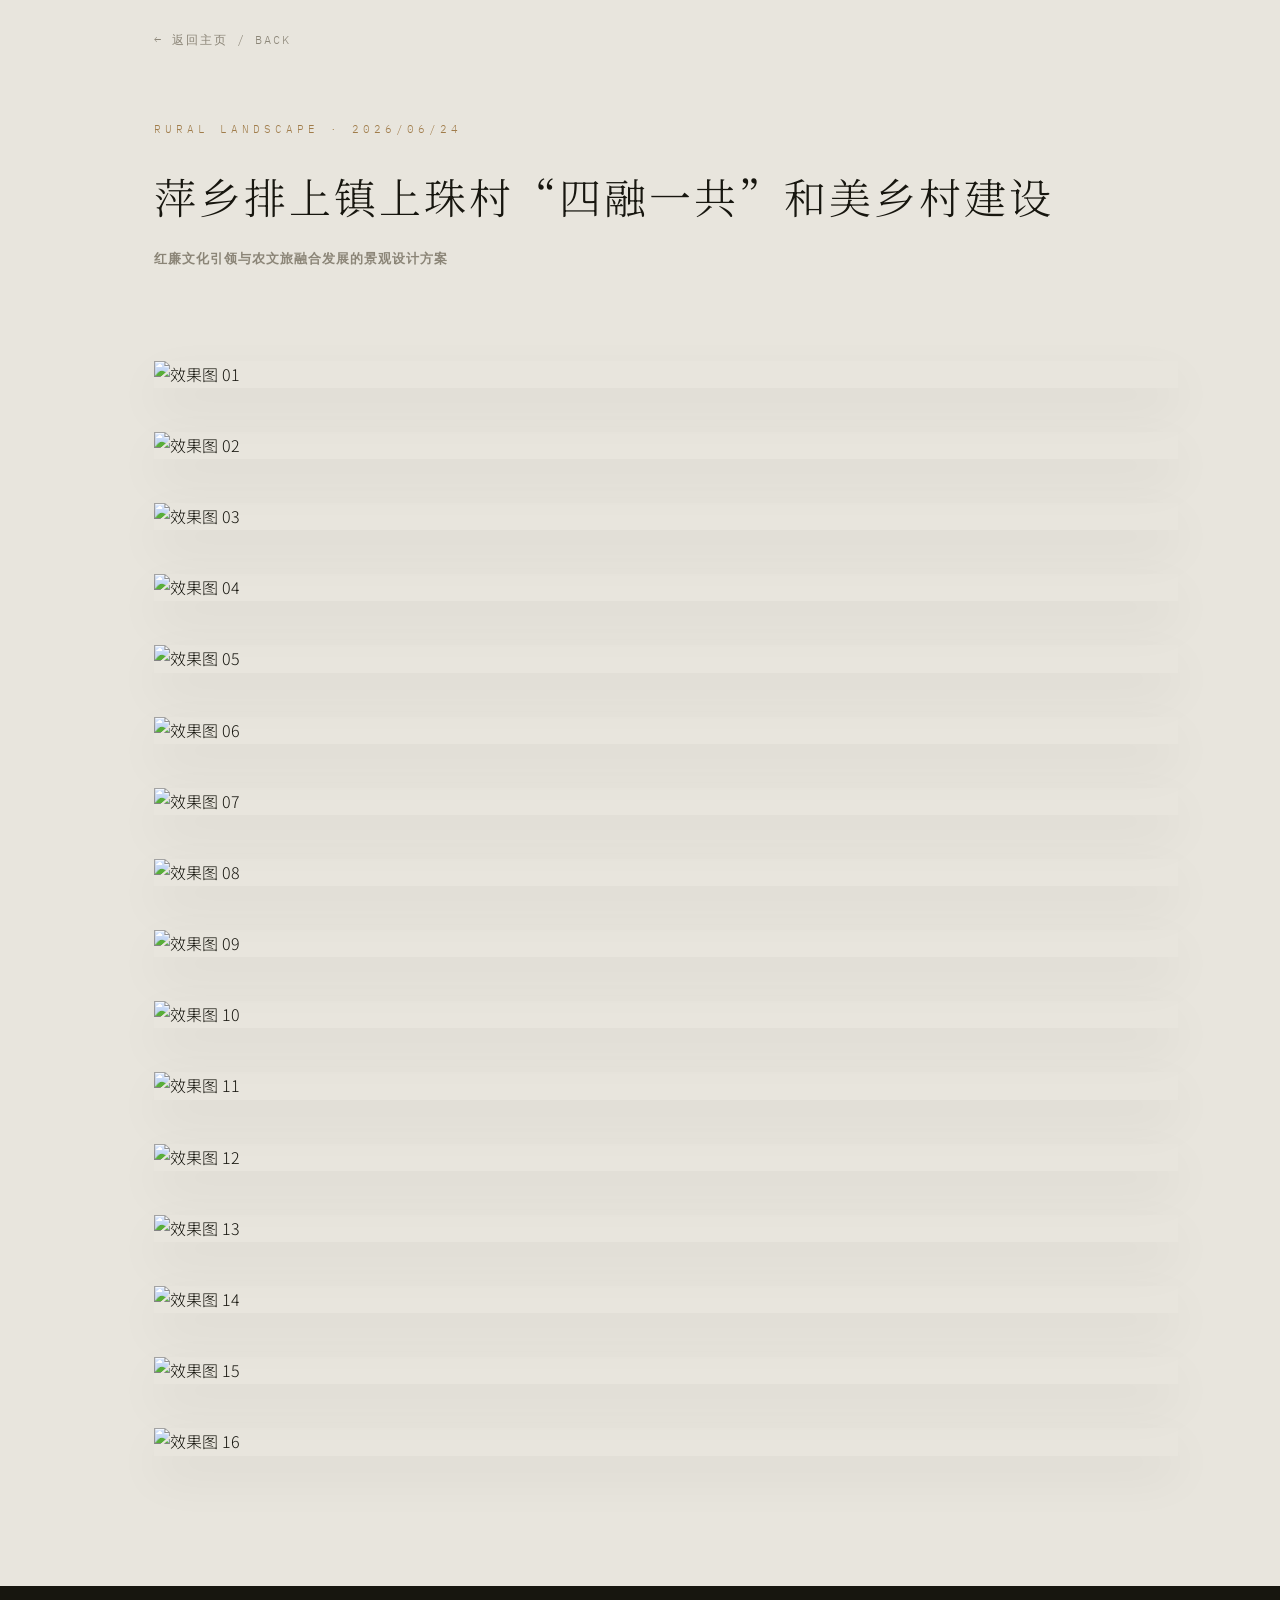
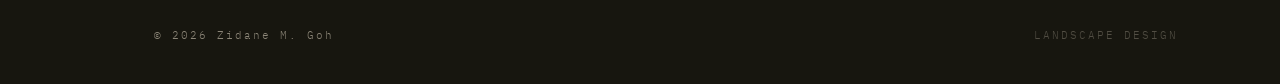
==== project01.html @ c319e8c6 "Add files via upload" ====
<!DOCTYPE html>
<html lang="zh-CN">
<head>
    <meta charset="UTF-8">
    <meta name="viewport" content="width=device-width, initial-scale=1.0">
    <title>萍乡排上镇上珠村“四融一共”和美乡村建设 | 古道景观</title>
    <link rel="stylesheet" href="style.css">
    <link rel="preconnect" href="https://fonts.googleapis.com">
    <link rel="preconnect" href="https://fonts.gstatic.com" crossorigin>
    <link href="https://fonts.googleapis.com/css2?family=IBM+Plex+Mono:wght@400;500&family=Noto+Sans+SC:wght@300;400;500&family=Noto+Serif+SC:wght@200;300;400&display=swap" rel="stylesheet">
</head>
<body class="sub-page-body">

    <nav class="sub-nav">
        <a href="index.html" class="back-btn">← 返回主页 / BACK</a>
    </nav>

    <header class="project-header">
        <p class="project-meta-tag">RURAL LANDSCAPE · 2026/06/24</p>
        <h1 class="project-title">萍乡排上镇上珠村“四融一共”和美乡村建设</h1>
        <h2 class="project-subtitle">红廉文化引领与农文旅融合发展的景观设计方案</h2>
    </header>

    <section class="project-gallery">
        <img src="assets/px-01.jpg" loading="lazy" alt="效果图 01">
        <img src="assets/px-02.jpg" loading="lazy" alt="效果图 02">
        <img src="assets/px-03.jpg" loading="lazy" alt="效果图 03">
        <img src="assets/px-04.jpg" loading="lazy" alt="效果图 04">
        <img src="assets/px-05.jpg" loading="lazy" alt="效果图 05">
        <img src="assets/px-06.jpg" loading="lazy" alt="效果图 06">
        <img src="assets/px-07.jpg" loading="lazy" alt="效果图 07">
        <img src="assets/px-08.jpg" loading="lazy" alt="效果图 08">
        <img src="assets/px-09.jpg" loading="lazy" alt="效果图 09">
        <img src="assets/px-10.jpg" loading="lazy" alt="效果图 10">
        <img src="assets/px-11.jpg" loading="lazy" alt="效果图 11">
        <img src="assets/px-12.jpg" loading="lazy" alt="效果图 12">
        <img src="assets/px-13.jpg" loading="lazy" alt="效果图 13">
        <img src="assets/px-14.jpg" loading="lazy" alt="效果图 14">
        <img src="assets/px-15.jpg" loading="lazy" alt="效果图 15">
        <img src="assets/px-16.jpg" loading="lazy" alt="效果图 16">
    </section>

    <footer>
        <span>© 2026 Zidane M. Goh</span>
        <span class="footer-en">LANDSCAPE DESIGN</span>
    </footer>

    <script src="script.js"></script>
</body>
</html>
---- style.css ----
/* =========================================================
   古道景观 — 设计令牌 Design tokens
   一个高级建筑学杂志式的极简空间感系统
   色彩取自纸张、水墨、苔石与黄铜 —— 呼应「古道」与场地测绘的语汇
========================================================= */

:root{
    --paper:      #E8E5DD;   /* 石灰纸底 */
    --paper-soft: #F2F0EA;   /* 卡片浅纸 */
    --ink:        #17160F;   /* 水墨黑 */
    --ink-soft:   #3A392F;
    --moss:       #48583F;   /* 苔绿 — 主强调色 */
    --moss-deep:  #303B29;
    --stone:      #8B8577;   /* 石灰灰 — 次要文字 */
    --brass:      #A07C4A;   /* 黄铜 — 极少量点缀 */
    --line:       rgba(23,22,15,0.14);
    --line-on-dark: rgba(242,240,234,0.16);

    --font-display: 'Noto Serif SC', 'Songti SC', serif;
    --font-body:    'Noto Sans SC', 'PingFang SC', sans-serif;
    --font-mono:    'IBM Plex Mono', 'Courier New', monospace;

    --rail-w: 52px;
    --edge: 8%;
}

*{
    margin:0;
    padding:0;
    box-sizing:border-box;
}

html{
    scroll-behavior: smooth;
}

body{
    font-family: var(--font-body);
    background: var(--paper);
    color: var(--ink);
    line-height: 1.7;
    font-weight: 300;
}

a{ color: inherit; }

img{ display:block; max-width:100%; }

@media (prefers-reduced-motion: reduce){
    *{ animation-duration: .001ms !important; animation-iteration-count: 1 !important; transition-duration: .001ms !important; scroll-behavior: auto !important; }
}

/* =========================================================
   测量标尺 — 全站签名元素
   以建筑图纸比例尺 / 场地测绘为灵感的固定滚动进度指示
========================================================= */

.rail{
    position: fixed;
    left: 0;
    top: 0;
    height: 100vh;
    width: var(--rail-w);
    z-index: 900;
    display: flex;
    align-items: center;
    pointer-events: none;
}

.rail__track{
    position: relative;
    height: 62vh;
    width: 1px;
    background: var(--ink);
    margin-left: 26px;
    mix-blend-mode: difference;
    opacity: .8;
}

.rail__tick{
    position: absolute;
    left: 10px;
    transform: translateY(-50%);
    font-family: var(--font-mono);
    font-size: 10px;
    letter-spacing: 1px;
    color: var(--paper);
    mix-blend-mode: difference;
}

.rail__tick::before{
    content: "";
    position: absolute;
    right: 100%;
    top: 50%;
    width: 6px;
    height: 1px;
    background: var(--ink);
    margin-right: 4px;
}

.rail__marker{
    position: absolute;
    left: -3px;
    top: 0%;
    width: 7px;
    height: 7px;
    border-radius: 50%;
    background: var(--brass);
    transform: translateY(-50%);
    transition: top .08s linear;
}

.rail__vertical{
    position: absolute;
    bottom: 8vh;
    left: 22px;
    transform-origin: left bottom;
    transform: rotate(-90deg) translateX(-100%);
    font-family: var(--font-mono);
    font-size: 10px;
    letter-spacing: 3px;
    color: var(--ink);
    opacity: .55;
    white-space: nowrap;
    mix-blend-mode: difference;
}

/* =========================================================
   导航
========================================================= */

.top-nav{
    position: fixed;
    top: 0;
    left: 0;
    width: 100%;
    padding: 34px var(--edge) 34px calc(var(--edge) + var(--rail-w));
    display: flex;
    justify-content: space-between;
    align-items: center;
    z-index: 1000;
    transition: .4s ease;
}

.logo-small img{
    width: 78px;
    filter: invert(1) brightness(2);
}

.top-nav nav{
    display: flex;
    align-items: center;
}

.top-nav nav a.nav-item{
    display: flex;
    flex-direction: column;
    align-items: flex-end;
    text-decoration: none;
    margin-left: 48px;
    gap: 5px;
}

.nav-cn{
    font-family: var(--font-display);
    color: var(--paper);
    font-size: 15px;
    letter-spacing: 3px;
    transition: color .3s ease;
}

.nav-en{
    font-family: var(--font-mono);
    color: var(--paper);
    font-size: 9px;
    opacity: .5;
    text-transform: uppercase;
    letter-spacing: 2px;
    transition: opacity .3s ease;
}

.top-nav nav a.nav-item:hover .nav-cn{ color: var(--brass); }
.top-nav nav a.nav-item:hover .nav-en{ opacity: 1; }

.top-nav nav a.nav-item.active .nav-cn{ color: var(--brass); }
.top-nav nav a.nav-item.active .nav-en{ opacity: 1; }

.top-nav.scrolled{
    background: rgba(232,229,221,.86);
    backdrop-filter: blur(14px);
    -webkit-backdrop-filter: blur(14px);
    padding-top: 18px;
    padding-bottom: 18px;
    border-bottom: 1px solid var(--line);
}

.top-nav.scrolled .logo-small img{ filter: none; }

.top-nav.scrolled .nav-cn{ color: var(--ink); }
.top-nav.scrolled .nav-en{ color: var(--stone); }
.top-nav.scrolled nav a.nav-item:hover .nav-cn,
.top-nav.scrolled nav a.nav-item.active .nav-cn{ color: var(--moss); }

/* =========================================================
   Hero
========================================================= */

.hero{
    height: 100vh;
    min-height: 640px;
    position: relative;
    display: flex;
    flex-direction: column;
    align-items: center;
    justify-content: center;
    text-align: center;
    overflow: hidden;
    background: var(--ink);
    color: var(--paper-soft);
    padding-left: var(--rail-w);
}

.hero-bg{
    position: absolute;
    inset: 0;
    background-image:
        linear-gradient(rgba(242,240,234,0.035) 1px, transparent 1px),
        linear-gradient(90deg, rgba(242,240,234,0.035) 1px, transparent 1px);
    background-size: 52px 52px;
    background-position: center center;
    z-index: 1;
    overflow: hidden;
}

.hero-bg::before{
    content: "";
    position: absolute;
    inset: 0;
    background-image: url("data:image/svg+xml,%3Csvg viewBox='0 0 200 200' xmlns='http://www.w3.org/2000/svg'%3E%3Cfilter id='noiseFilter'%3E%3CfeTurbulence type='fractalNoise' baseFrequency='0.85' numOctaves='3' stitchTiles='stitch'/%3E%3C/filter%3E%3Crect width='100%25' height='100%25' filter='url(%23noiseFilter)'/%3E%3C/svg%3E");
    opacity: .05;
    z-index: 2;
    pointer-events: none;
}

.hero-bg::after{
    content: "";
    position: absolute;
    inset: 0;
    background: radial-gradient(circle at 50% 50%, rgba(160,124,74,0.10), transparent 55%);
    z-index: 3;
    pointer-events: none;
    animation: slowLight 18s ease-in-out infinite alternate;
}

.arch-line-x{
    position: absolute;
    width: 100%;
    height: 1px;
    top: 50%;
    left: 0;
    background: linear-gradient(90deg, transparent, rgba(242,240,234,0.14) 50%, transparent);
    z-index: 4;
    animation: lineGlow 8s ease-in-out infinite alternate;
}

.arch-line-y{
    position: absolute;
    width: 1px;
    height: 100%;
    top: 0;
    left: 50%;
    background: linear-gradient(180deg, transparent, rgba(242,240,234,0.14) 50%, transparent);
    z-index: 4;
    animation: lineGlow 8s ease-in-out infinite alternate-reverse;
}

@keyframes slowLight{
    0%{ transform: scale(1) translate(-2%,-2%); opacity: .7; }
    100%{ transform: scale(1.25) translate(2%,2%); opacity: 1; }
}

@keyframes lineGlow{
    0%{ opacity: .15; }
    100%{ opacity: .8; }
}

.hero-coords{
    position: absolute;
    inset: 0;
    z-index: 5;
    pointer-events: none;
}

.hero-coords__item{
    position: absolute;
    top: 150px;
    right: var(--edge);
    font-family: var(--font-mono);
    font-size: 11px;
    letter-spacing: 2px;
    color: var(--paper-soft);
    opacity: .34;
}

.hero-coords__item--b{
    top: auto;
    right: auto;
    bottom: 40px;
    left: calc(var(--edge) + var(--rail-w));
}

.hero-content{
    position: relative;
    z-index: 10;
}

.hero-logo{
    width: 64px;
    margin: 0 auto 30px;
    filter: brightness(0) invert(1);
    animation: fadeUp 1.2s ease both;
}

.hero-eyebrow{
    font-family: var(--font-mono);
    font-size: 11px;
    letter-spacing: 4px;
    text-transform: uppercase;
    color: var(--brass);
    margin-bottom: 22px;
    animation: fadeUp 1.2s ease .15s both;
}

.hero h1{
    font-family: var(--font-display);
    font-weight: 200;
    font-size: 76px;
    letter-spacing: 10px;
    padding-left: 8px;
    margin: 6px 0 18px;
    animation: fadeUp 1.2s ease .3s both;
}

.english{
    font-family: var(--font-mono);
    font-size: 13px;
    letter-spacing: 9px;
    color: var(--stone);
    animation: fadeUp 1.2s ease .45s both;
}

.hero-line{
    font-family: var(--font-body);
    font-weight: 300;
    font-size: 16px;
    letter-spacing: 2px;
    color: var(--paper-soft);
    opacity: .8;
    margin-top: 34px;
    animation: fadeUp 1.2s ease .6s both;
}

.scroll{
    position: absolute;
    bottom: 46px;
    left: 50%;
    transform: translateX(-50%);
    z-index: 10;
    font-family: var(--font-body);
    font-size: 13px;
    letter-spacing: 2px;
    color: var(--paper-soft);
    opacity: .55;
    animation: fadeUp 1.2s ease .8s both;
}

.scroll span{
    display: block;
    font-family: var(--font-mono);
    font-size: 9px;
    letter-spacing: 4px;
    margin-top: 6px;
    opacity: .7;
}

@keyframes fadeUp{
    from{ opacity: 0; transform: translateY(28px); }
    to{ opacity: 1; transform: translateY(0); }
}

/* =========================================================
   通用 — 版块标题
========================================================= */

.section-head{
    padding: 130px var(--edge) 70px calc(var(--edge) + var(--rail-w));
    border-bottom: 1px solid var(--line);
    margin-bottom: 90px;
}

.section-head__eyebrow{
    font-family: var(--font-mono);
    font-size: 11px;
    letter-spacing: 4px;
    text-transform: uppercase;
    color: var(--brass);
    margin-bottom: 18px;
}

.section-head h2{
    font-family: var(--font-display);
    font-weight: 300;
    font-size: 40px;
    letter-spacing: 4px;
    margin-bottom: 14px;
}

.section-head__en{
    font-family: var(--font-mono);
    font-size: 11px;
    letter-spacing: 4px;
    color: var(--stone);
    text-transform: uppercase;
    padding-bottom: 4px;
}

.section-head--dark{ border-bottom-color: var(--line-on-dark); }
.section-head--dark .section-head__en{ color: #8a8a80; }

/* =========================================================
   项目 — 非对称编辑式布局
========================================================= */

.projects{
    background: var(--paper);
    padding-bottom: 60px;
}

.project-list{
    display: block;
}

a.project-link{
    text-decoration: none;
    color: inherit;
    display: block;
}

.project{
    display: flex;
    align-items: flex-end;
    margin: 0 var(--edge) 180px calc(var(--edge) + var(--rail-w));
    overflow: visible;
}

.project--reverse{
    flex-direction: row-reverse;
}

.project-media{
    flex: 0 0 68%;
    height: 78vh;
    max-height: 720px;
    min-height: 340px;
    overflow: hidden;
    transform: translateY(46px);
    transition: transform 1s cubic-bezier(0.16,1,0.3,1);
}

.project-media img{
    width: 100%;
    height: 100%;
    object-fit: cover;
    transform: scale(1.03);
    transition: transform .6s cubic-bezier(0.16,1,0.3,1);
}

.project:hover .project-media img{
    transform: scale(1.1);
}

.project-copy{
    flex: 0 0 38%;
    background: var(--paper-soft);
    margin-left: -12%;
    margin-bottom: 8%;
    padding: 42px 40px;
    position: relative;
    z-index: 5;
    box-shadow: 0 24px 60px rgba(23,22,15,0.10);
    opacity: 0;
    transform: translateY(24px);
    transition: all .9s cubic-bezier(0.16,1,0.3,1) .15s;
}

.project--reverse .project-copy{
    margin-left: 0;
    margin-right: -12%;
}

.project-index{
    font-family: var(--font-mono);
    font-size: 11px;
    letter-spacing: 3px;
    color: var(--moss);
    margin-bottom: 16px;
}

.project-copy h3{
    font-family: var(--font-display);
    font-weight: 300;
    font-size: 30px;
    letter-spacing: 2px;
    margin-bottom: 14px;
}

.project-meta{
    font-family: var(--font-mono);
    font-size: 11px;
    letter-spacing: 2px;
    color: var(--stone);
}

.project-meta i{
    font-size: 10px;
    margin-left: 6px;
}

.project.show .project-media{ transform: translateY(0); }
.project.show .project-copy{ opacity: 1; transform: translateY(0); }

/* =========================================================
   AI 实验室
========================================================= */

.lab{
    background: var(--ink);
    color: var(--paper-soft);
    padding-bottom: 130px;
}

.lab .gallery{
    display: grid;
    grid-template-columns: repeat(2, 1fr);
    gap: 1px;
    background: var(--line-on-dark);
    margin: 0 var(--edge) 0 calc(var(--edge) + var(--rail-w));
}

a.post{
    text-decoration: none;
    display: block;
    color: inherit;
}

.lab-post{
    background: var(--ink);
    padding: 56px 44px;
    transition: background .4s ease;
}

.lab-post span{
    font-family: var(--font-mono);
    font-size: 11px;
    letter-spacing: 3px;
    color: var(--brass);
}

.lab-post h3{
    font-family: var(--font-display);
    font-weight: 300;
    font-size: 24px;
    letter-spacing: 1px;
    margin-top: 22px;
    color: #ddd8ca;
    transition: color .3s ease;
}

.lab-post:hover{ background: #211f16; }
.lab-post:hover h3{ color: var(--paper-soft); }

/* =========================================================
   BLOG / NOTES
========================================================= */

.blog{
    padding-bottom: 130px;
}

.blog .post{
    padding: 38px var(--edge) 38px calc(var(--edge) + var(--rail-w));
    border-bottom: 1px solid var(--line);
    display: flex;
    align-items: baseline;
    gap: 34px;
    transition: padding-left .4s cubic-bezier(0.16,1,0.3,1), background .4s ease;
}

.blog .post:hover{
    padding-left: calc(var(--edge) + var(--rail-w) + 18px);
    background: var(--paper-soft);
}

.blog .post span{
    font-family: var(--font-mono);
    font-size: 11px;
    letter-spacing: 2px;
    color: var(--stone);
    flex: 0 0 64px;
    transition: color .3s ease;
}

.blog .post h3{
    font-family: var(--font-display);
    font-weight: 300;
    font-size: 26px;
    letter-spacing: 1px;
    transition: color .3s ease;
}

.blog .post:hover span{ color: var(--moss); }
.blog .post:hover h3{ color: var(--ink); }

/* =========================================================
   ABOUT
========================================================= */

.about{
    background: var(--paper-soft);
    padding: 130px var(--edge) 100px calc(var(--edge) + var(--rail-w));
}

.about-grid{
    display: grid;
    grid-template-columns: 1.1fr .9fr;
    gap: 100px;
    max-width: 1200px;
}

.about-mark{
    width: 220px;
    max-width: 70%;
    height: auto;
    display: block;
    margin: -12px 0 18px -4px;
}

.about-role{
    font-family: var(--font-mono);
    font-size: 12px;
    letter-spacing: 2px;
    color: var(--stone);
    text-transform: uppercase;
    margin-bottom: 40px;
}

.about-quote{
    font-family: var(--font-display);
    font-weight: 300;
    font-size: 22px;
    letter-spacing: 1px;
    line-height: 1.9;
    color: var(--ink-soft);
    white-space: nowrap;
    border-left: 2px solid var(--moss);
    padding-left: 26px;
}

.contact-info{
    font-family: var(--font-mono);
    font-size: 13px;
    color: var(--ink-soft);
    line-height: 2.6;
    margin-bottom: 40px;
}

.contact-info i{
    width: 22px;
    color: var(--moss);
    text-align: center;
    margin-right: 10px;
}

.contact-info a{
    text-decoration: none;
    color: inherit;
    border-bottom: 1px solid var(--line);
    transition: color .3s ease, border-color .3s ease;
}

.contact-info a:hover{
    color: var(--moss);
    border-color: var(--moss);
}

.social-matrix{
    display: flex;
    gap: 26px;
    margin-bottom: 48px;
    padding-bottom: 40px;
    border-bottom: 1px solid var(--line);
}

.social-matrix a{
    display: inline-flex;
    align-items: center;
    justify-content: center;
    font-size: 26px;
    text-decoration: none;
    transition: transform .3s cubic-bezier(0.175,0.885,0.32,1.275);
}

.social-matrix a:hover{
    transform: scale(1.12) translateY(-3px);
}

.brand-instagram{
    background: linear-gradient(45deg, #f09433 0%, #e6683c 25%, #dc2743 50%, #cc2366 75%, #bc1888 100%);
    -webkit-background-clip: text;
    -webkit-text-fill-color: transparent;
    background-clip: text;
}

.brand-youtube{ color: #FF0000; }

.brand-tiktok{
    color: #111111;
    text-shadow: 1.5px 1.5px 0 #ff0050, -1.5px -1.5px 0 #00f2fe;
}

.brand-telegram{ color: #229ED9; }

.wechat-qr{
    display: flex;
    align-items: center;
    gap: 20px;
}

.wechat-qr img{
    width: 92px;
    height: 92px;
    object-fit: cover;
    transition: transform .4s cubic-bezier(0.16,1,0.3,1), box-shadow .4s ease;
}

.wechat-qr:hover img{
    transform: scale(1.06);
    box-shadow: 0 0 0 3px rgba(72,88,63,.35), 0 16px 32px rgba(23,22,15,.16);
}

.wechat-qr p{
    font-family: var(--font-mono);
    font-size: 11px;
    letter-spacing: 1px;
    color: var(--stone);
    max-width: 16ch;
    transition: color .3s ease;
}

.wechat-qr:hover p{ color: var(--moss); }

/* =========================================================
   FOOTER
========================================================= */

footer{
    background: var(--ink);
    color: var(--stone);
    padding: 40px var(--edge) 40px calc(var(--edge) + var(--rail-w));
    display: flex;
    justify-content: space-between;
    align-items: center;
    font-family: var(--font-mono);
    font-size: 11px;
    letter-spacing: 2px;
}

.footer-en{ opacity: .5; }

/* =========================================================
   子页面：项目详情页
========================================================= */

.sub-page-body{ background: var(--paper); }

.sub-nav{
    padding: 30px var(--edge) 30px calc(var(--edge) + var(--rail-w));
    display: flex;
    background: var(--paper);
}

.back-btn{
    font-family: var(--font-mono);
    color: var(--stone);
    text-decoration: none;
    font-size: 12px;
    letter-spacing: 2px;
    transition: color .3s ease;
}

.back-btn:hover{ color: var(--moss); }

.project-header{
    padding: 40px var(--edge) 90px calc(var(--edge) + var(--rail-w));
}

.project-meta-tag{
    font-family: var(--font-mono);
    font-size: 11px;
    letter-spacing: 4px;
    color: var(--brass);
    margin-bottom: 22px;
}

.project-title{
    font-family: var(--font-display);
    font-weight: 300;
    font-size: 42px;
    letter-spacing: 3px;
    margin-bottom: 16px;
}

.project-subtitle{
    font-family: var(--font-mono);
    font-size: 13px;
    color: var(--stone);
    letter-spacing: 1px;
}

.project-gallery{
    padding: 0 var(--edge) 130px calc(var(--edge) + var(--rail-w));
    display: flex;
    flex-direction: column;
    gap: 44px;
}

.project-gallery img{
    width: 100%;
    box-shadow: 0 20px 50px rgba(23,22,15,0.06);
}

/* =========================================================
   子页面：文章 NOTES
========================================================= */

.article-container{
    max-width: 780px;
    margin: 0 auto;
    padding: 20px var(--edge) 130px;
}

.article-header{
    text-align: left;
    margin-bottom: 60px;
    border-bottom: 1px solid var(--line);
    padding-bottom: 40px;
}

.article-content h2{
    font-family: var(--font-display);
    font-size: 24px;
    font-weight: 400;
    color: var(--ink);
    margin: 44px 0 20px;
    letter-spacing: 1px;
}

.article-content p{
    font-family: var(--font-body);
    font-size: 16px;
    line-height: 2;
    color: var(--ink-soft);
    margin-bottom: 25px;
}

.article-content img{
    width: 100%;
    margin: 32px 0;
}

.article-content blockquote{
    font-family: var(--font-mono);
    font-size: 13px;
    line-height: 2;
    color: var(--ink-soft);
    background: var(--paper-soft);
    border-left: 2px solid var(--moss);
    padding: 22px 28px;
    margin: 8px 0 30px;
}

.article-content blockquote p{
    margin-bottom: 0;
    font-family: var(--font-mono);
    font-size: 13px;
    line-height: 2;
}

.article-content blockquote strong{
    color: var(--moss);
    font-weight: 500;
}

.article-content .project-gallery{
    display: grid;
    grid-template-columns: repeat(auto-fit, minmax(280px, 1fr));
    gap: 22px;
    margin-bottom: 30px;
    padding: 0;
}

/* =========================================================
   子页面：实验 LAB
========================================================= */

.lab-container{
    max-width: 980px;
    margin: 0 auto;
    padding: 0 var(--edge) 130px;
}

.lab-intro{
    background: var(--paper-soft);
    padding: 46px;
    margin-bottom: 60px;
    border-left: 2px solid var(--moss);
}

.lab-intro h3{
    font-family: var(--font-mono);
    font-size: 13px;
    letter-spacing: 3px;
    color: var(--ink);
    margin-bottom: 20px;
}

.lab-intro p{
    font-family: var(--font-body);
    font-size: 15px;
    line-height: 1.9;
    color: var(--ink-soft);
    margin-bottom: 15px;
}

.lab-intro p strong,
.article-content p strong{
    color: var(--ink);
    font-weight: 500;
}

/* =========================================================
   响应式
========================================================= */

@media (max-width: 900px){

    :root{ --rail-w: 0px; }
    .rail{ display:none; }

    .top-nav{ padding: 24px 6%; }
    .top-nav nav a.nav-item{ margin-left: 20px; }

    .hero h1{ font-size: 42px; letter-spacing: 10px; padding-left: 10px; }
    .hero-eyebrow{ font-size: 10px; letter-spacing: 2px; }

    .section-head{ padding: 90px 6% 50px; }
    .section-head h2{ font-size: 28px; letter-spacing: 2px; }

    .project{
        flex-direction: column;
        margin: 0 6% 100px;
    }
    .project--reverse{ flex-direction: column; }

    .project-media{ flex-basis: auto; width: 100%; height: 380px; }

    .project-copy{
        flex-basis: auto;
        width: 88%;
        margin: -60px 0 0 auto;
    }
    .project--reverse .project-copy{ margin: -60px auto 0 0; }

    .lab .gallery{ grid-template-columns: 1fr; margin: 0 6%; }
    .lab-post{ padding: 40px 28px; }

    .blog .post{ padding: 30px 6%; gap: 18px; }
    .blog .post:hover{ padding-left: calc(6% + 14px); }

    .about{ padding: 90px 6% 70px; }
    .about-grid{ grid-template-columns: 1fr; gap: 60px; }
    .about-mark{ width: 180px; }
    .about-quote{ white-space: normal; max-width: none; }

    footer{ flex-direction: column; gap: 8px; padding: 34px 6%; text-align: center; }
}
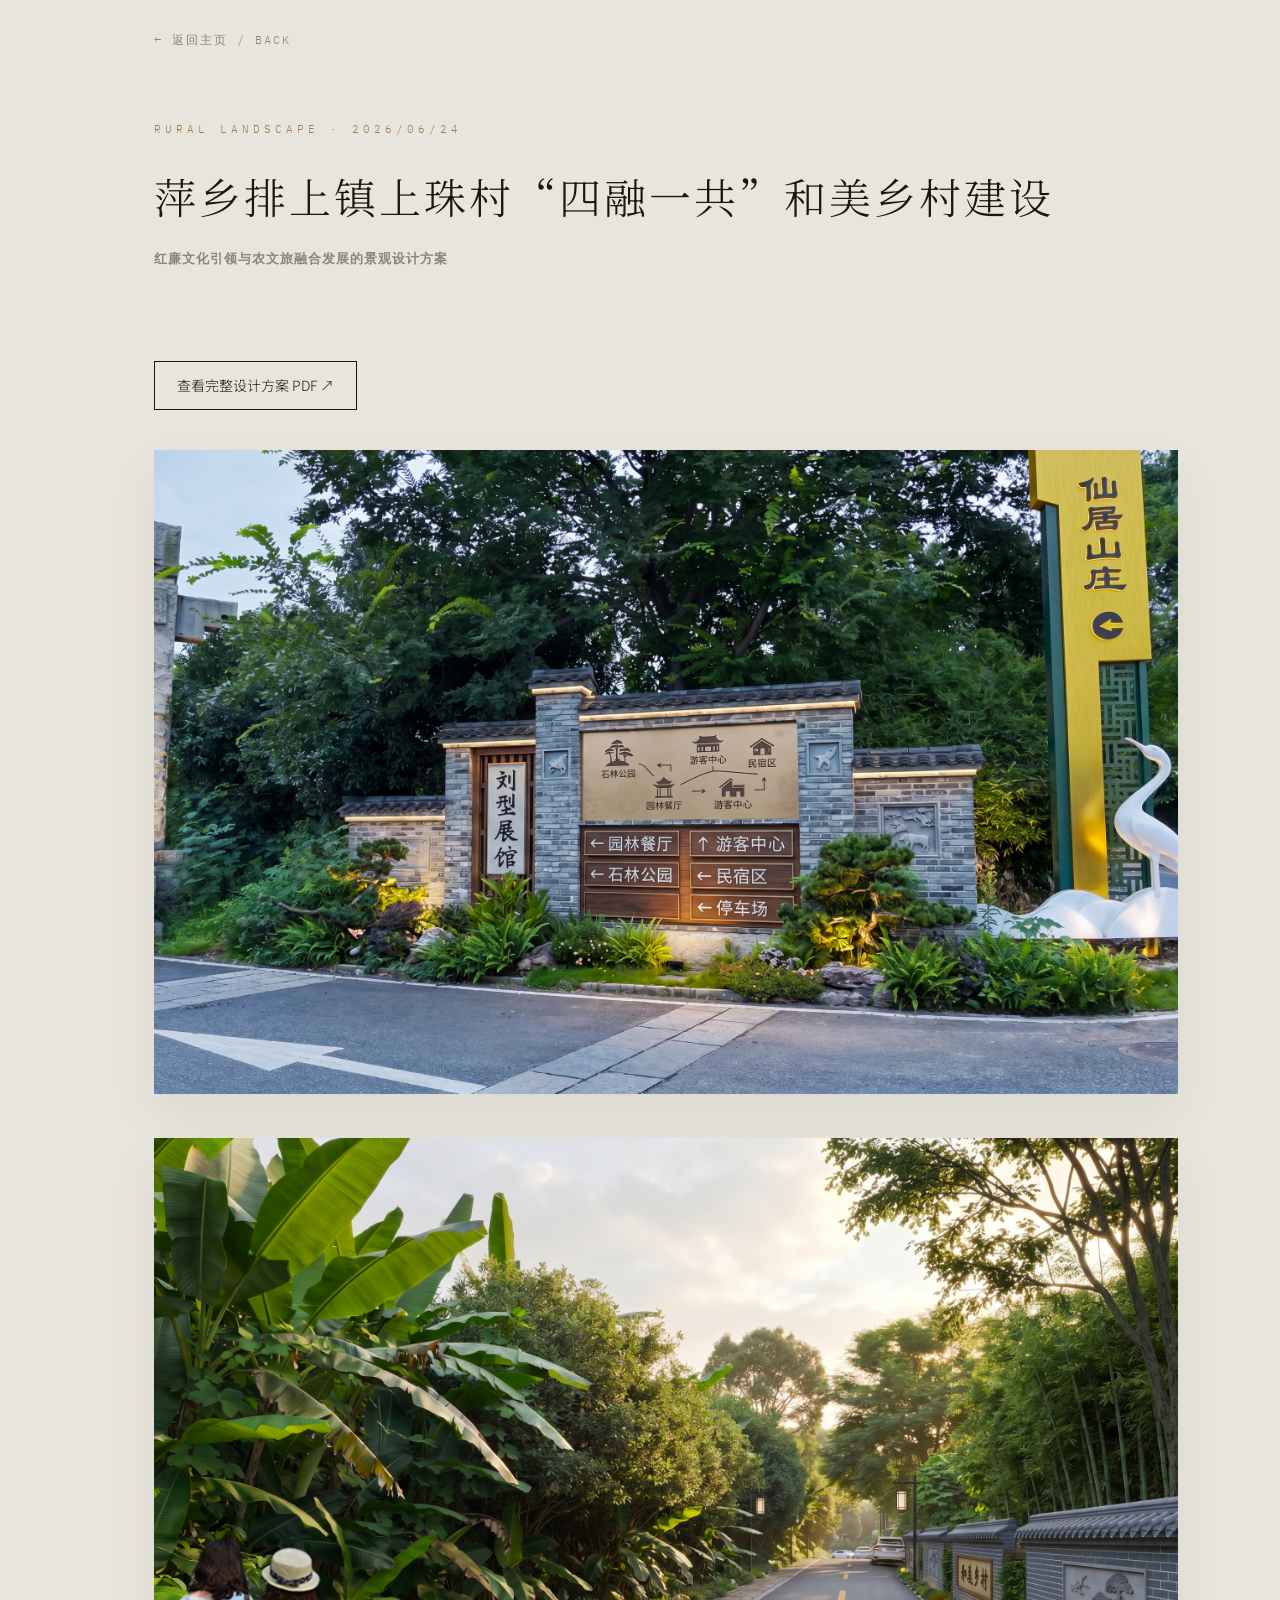
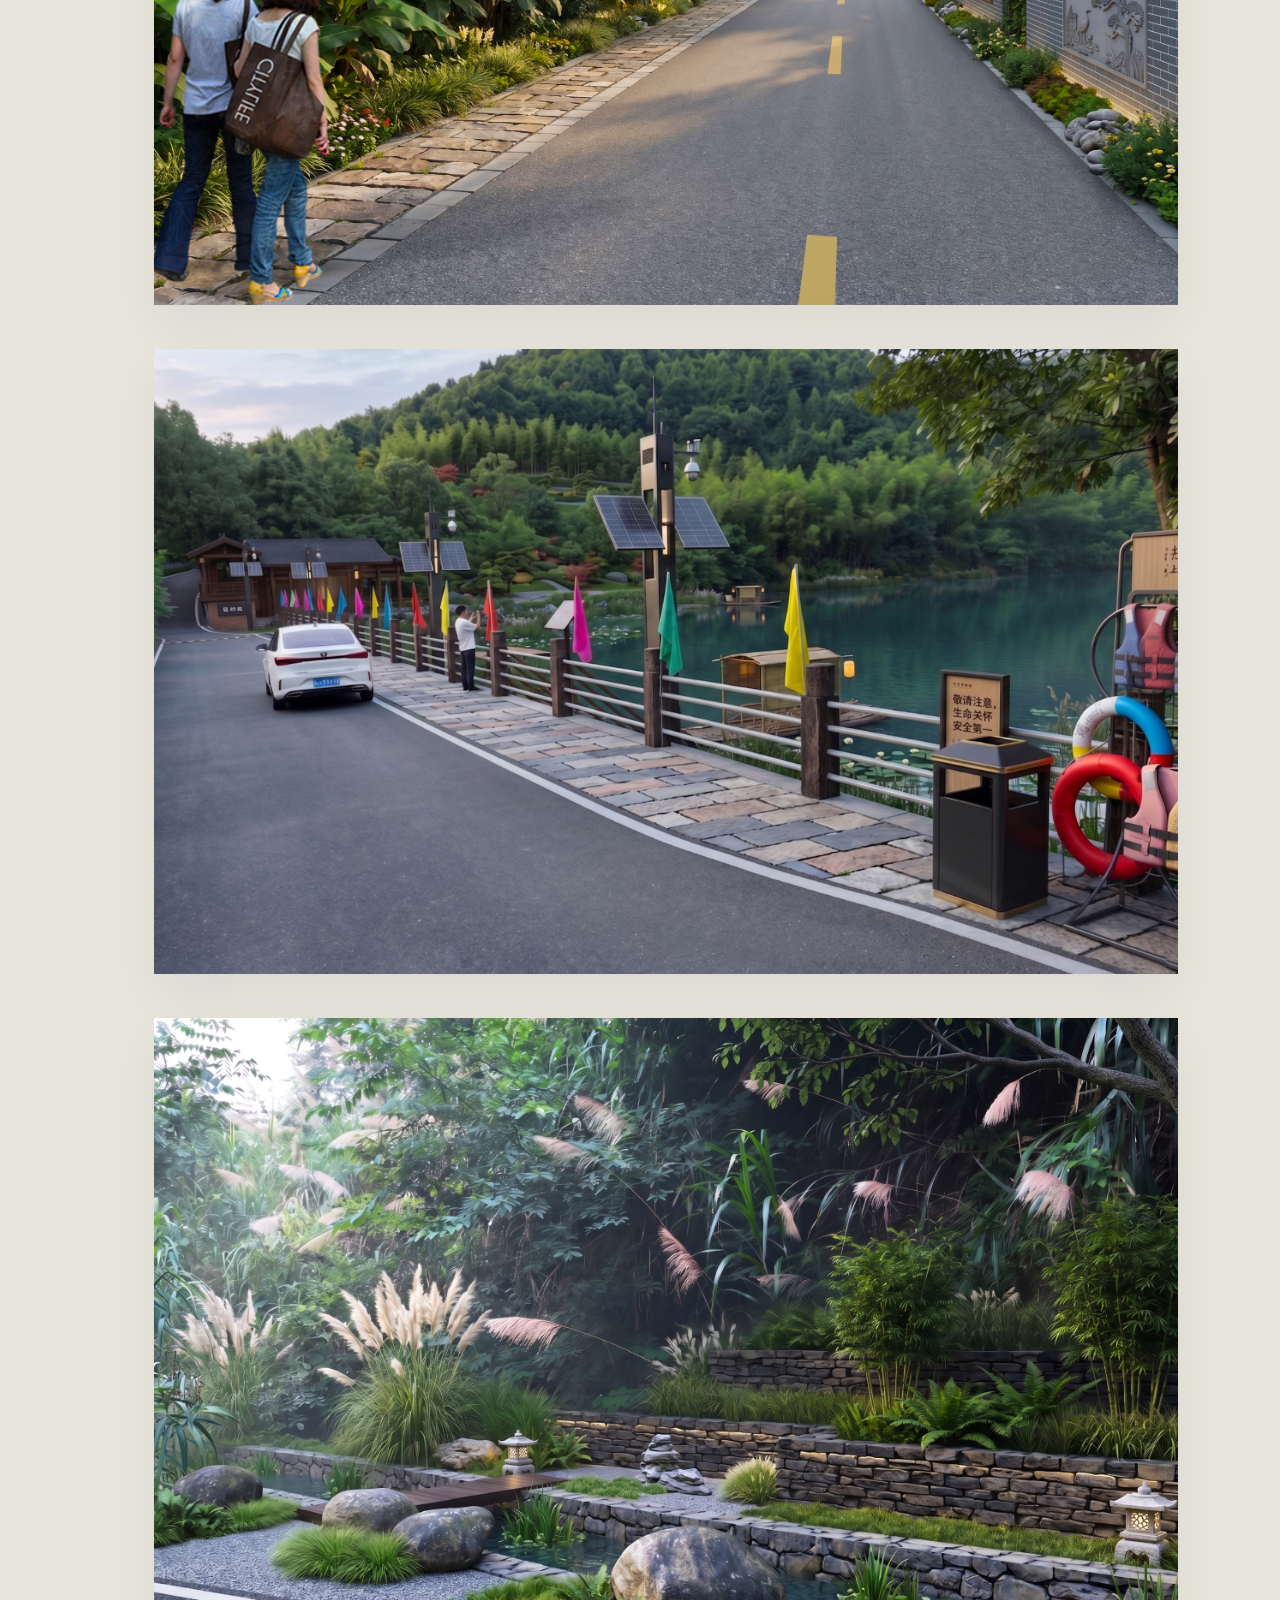
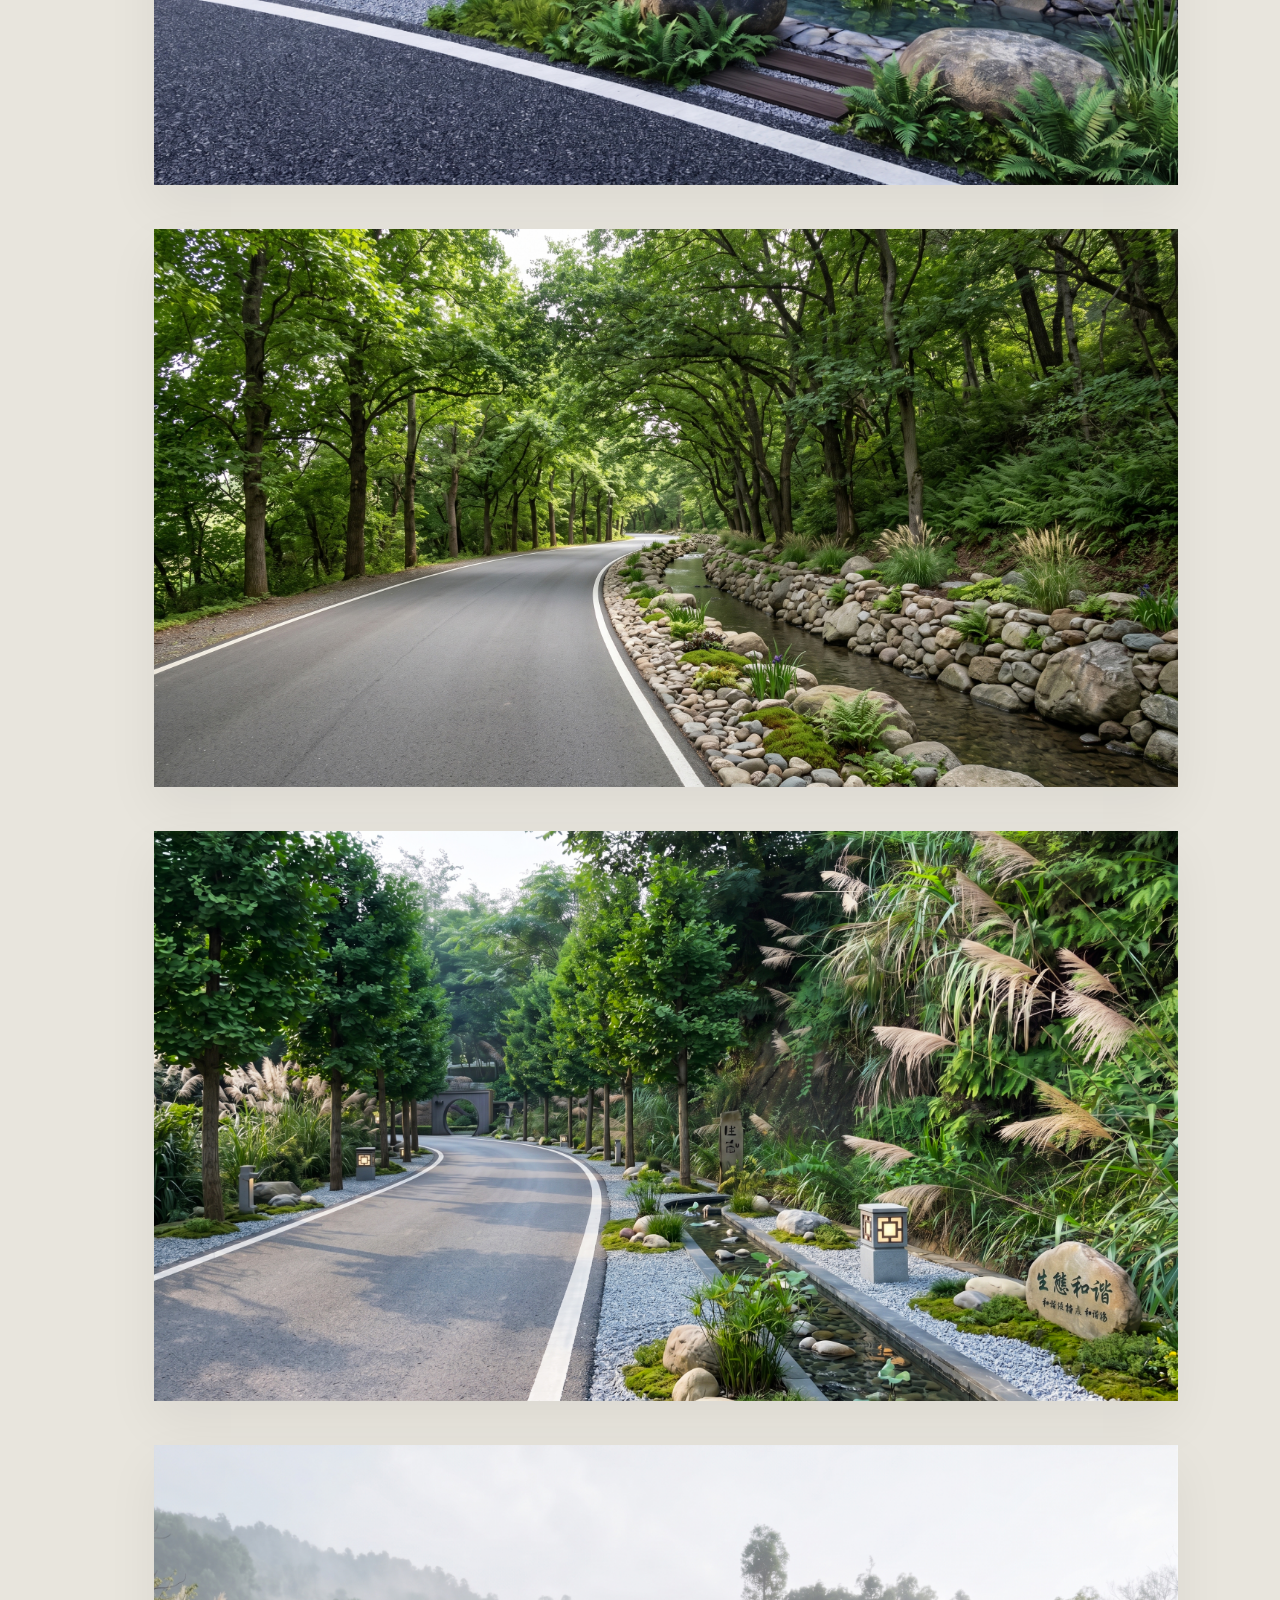
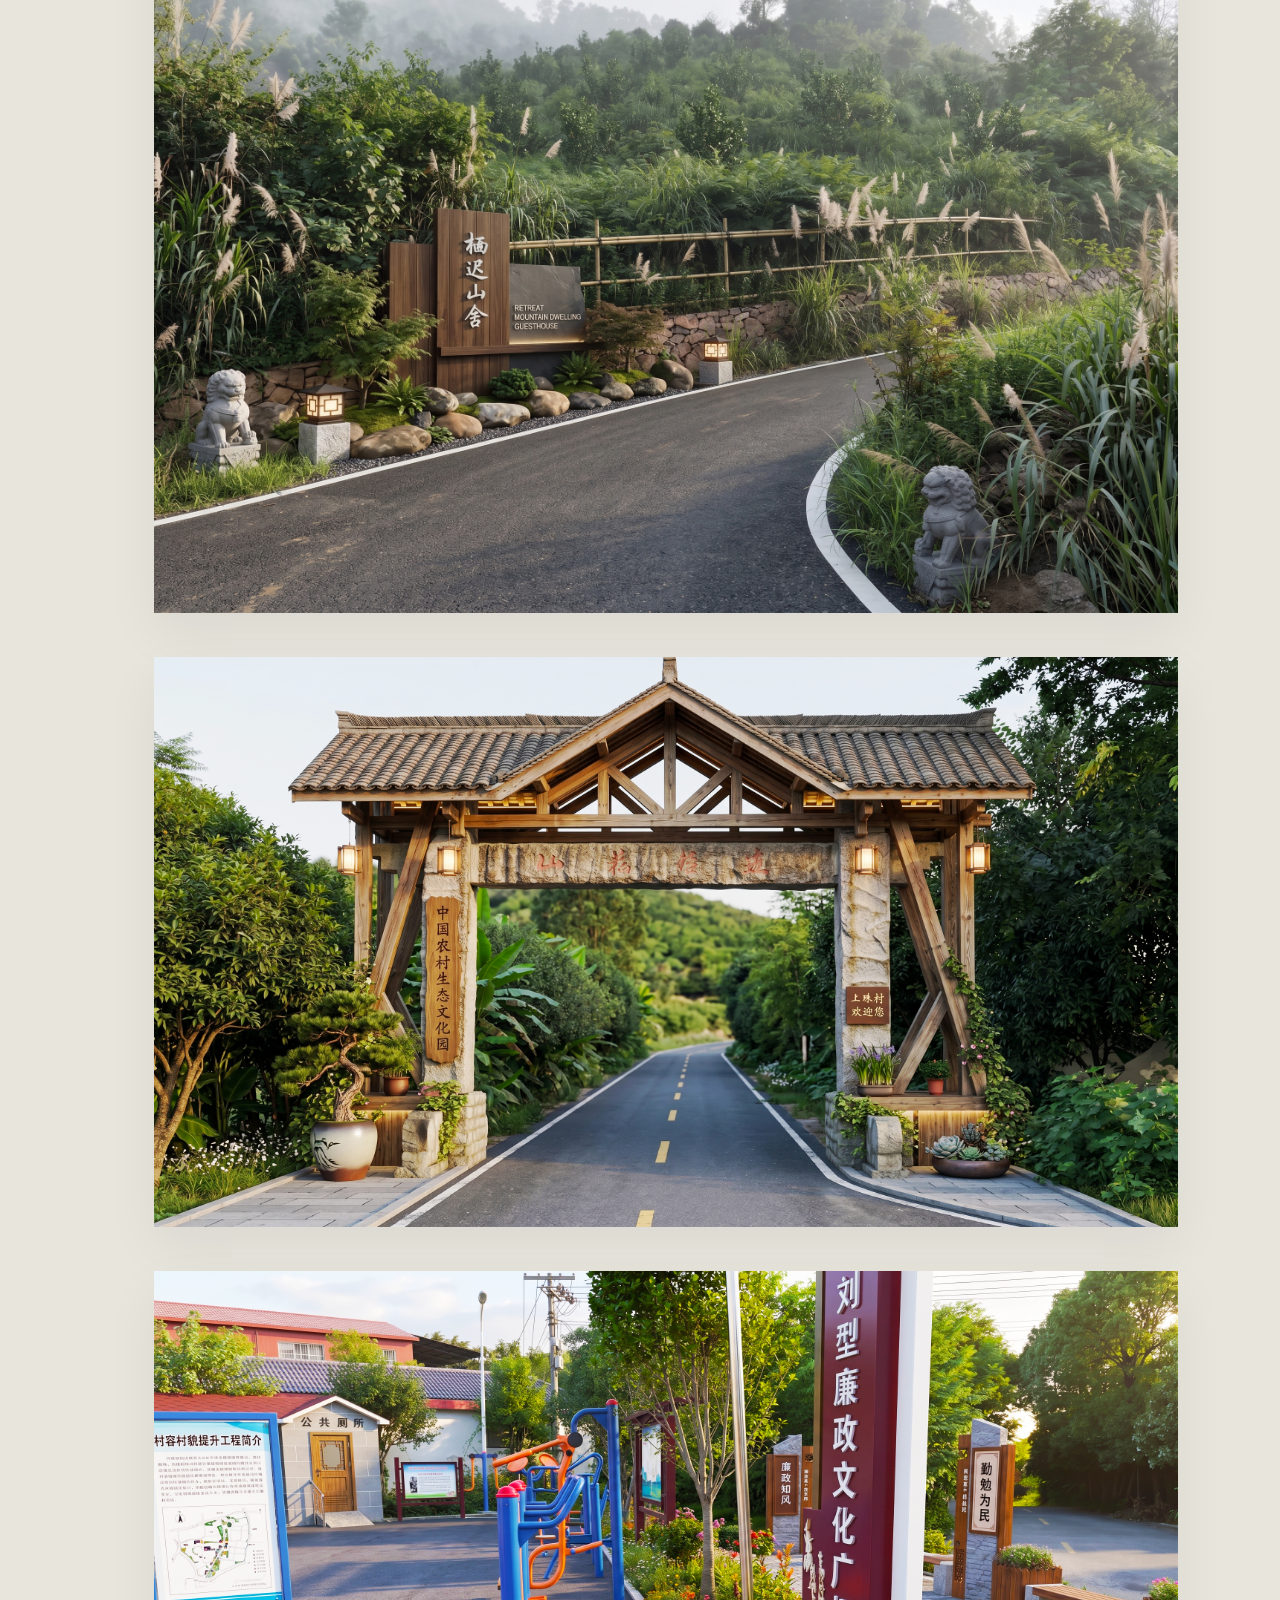
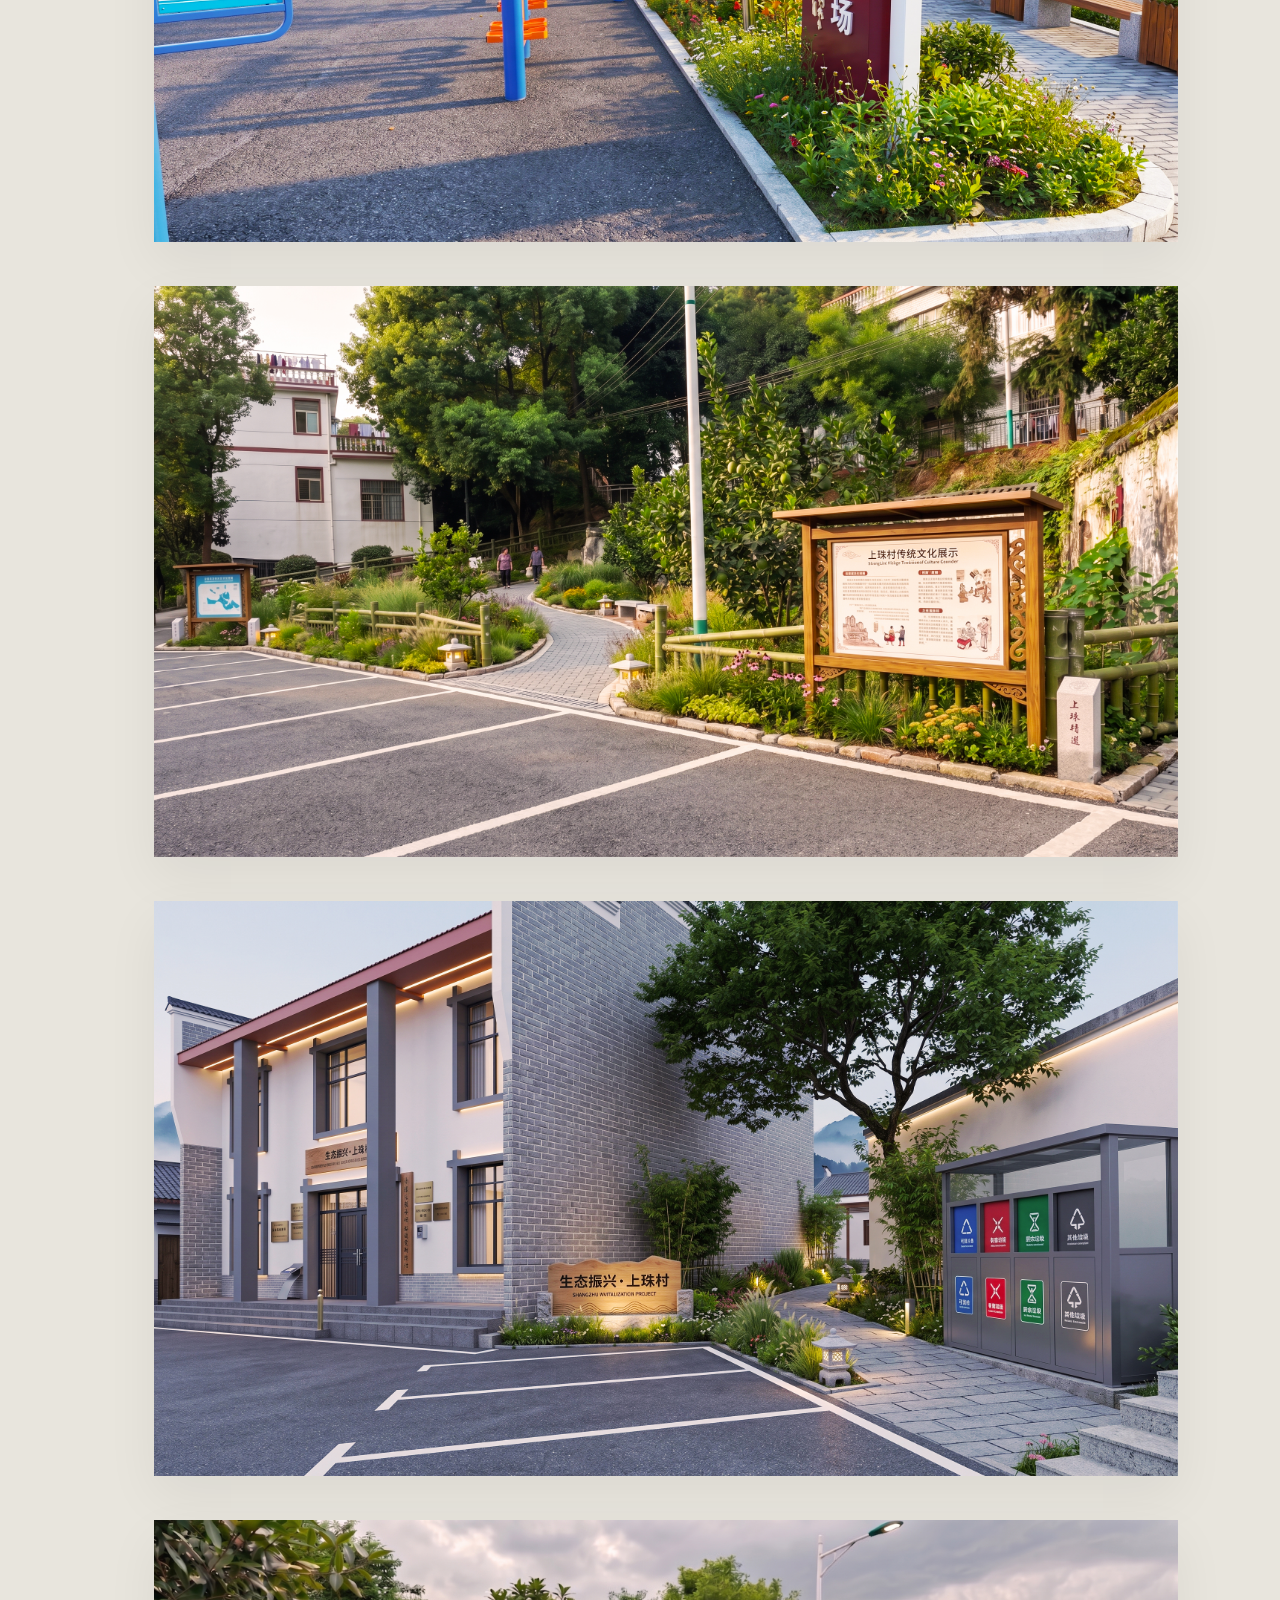
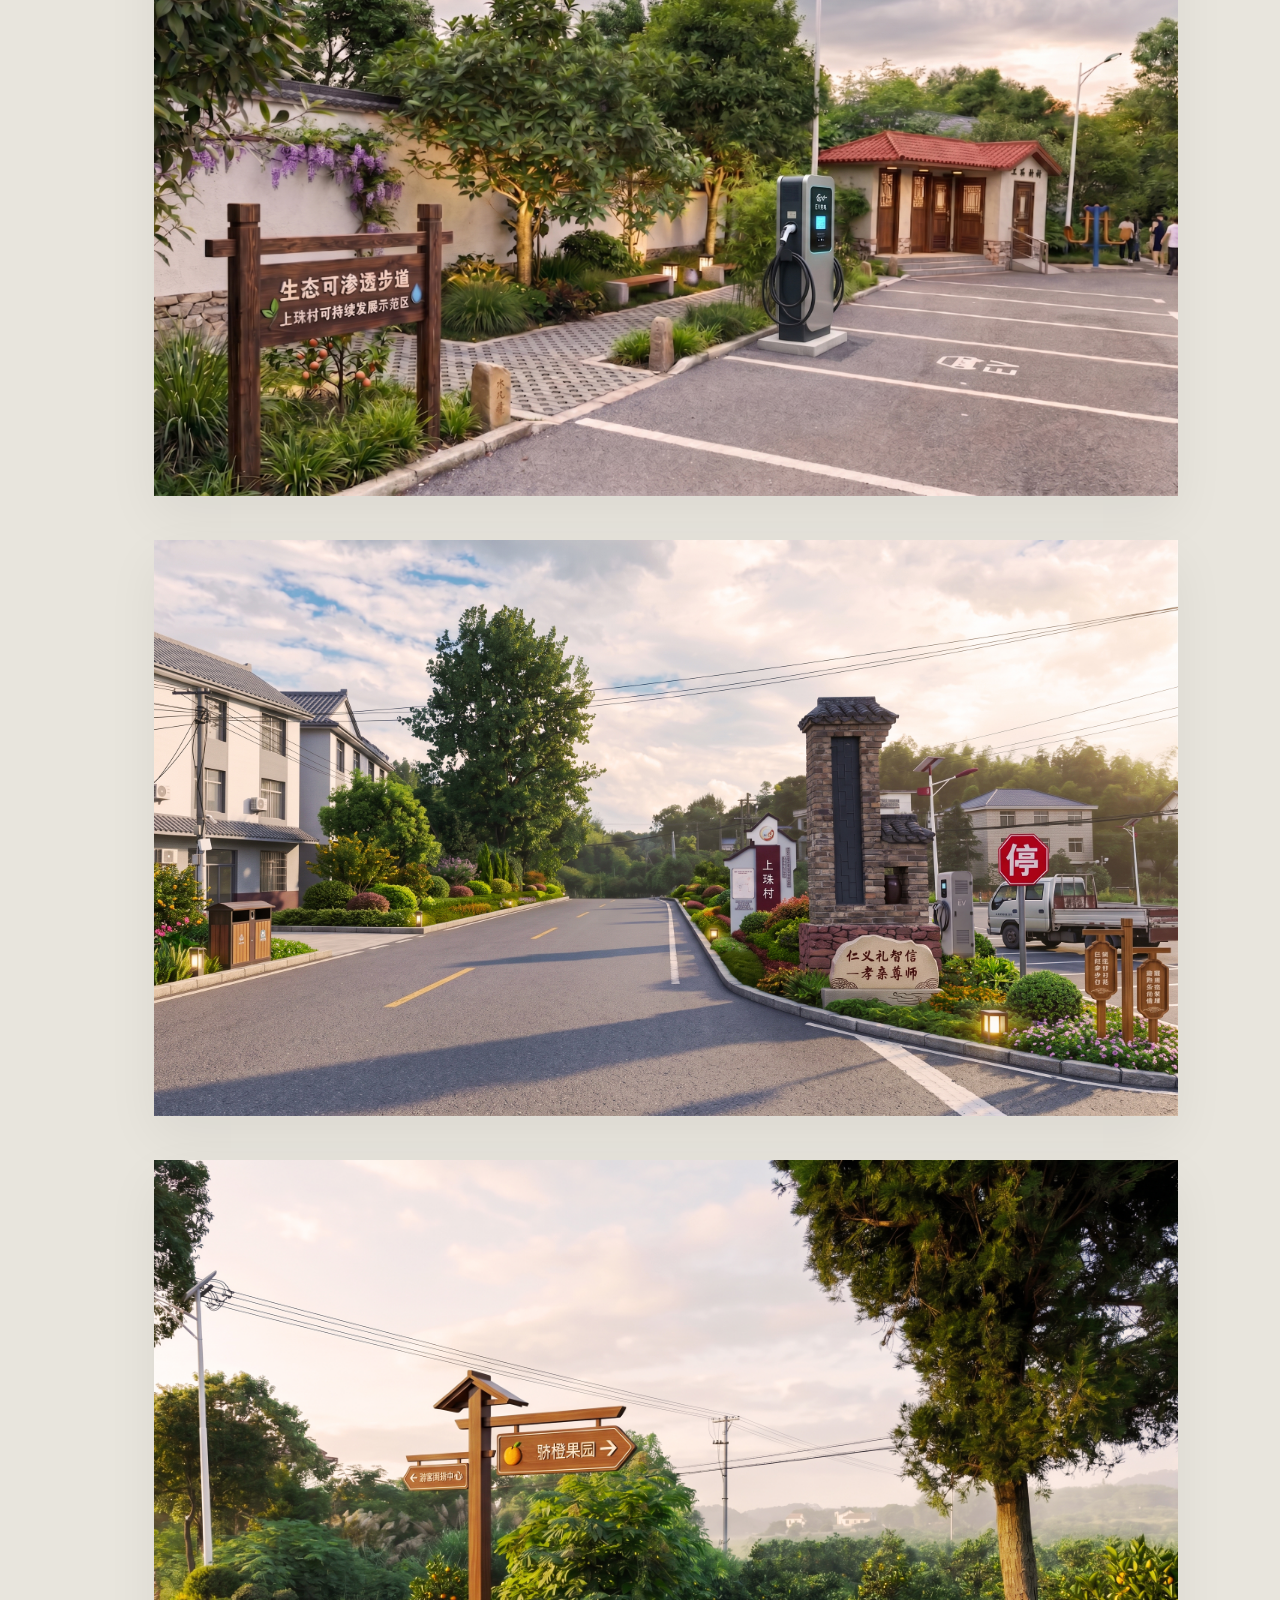
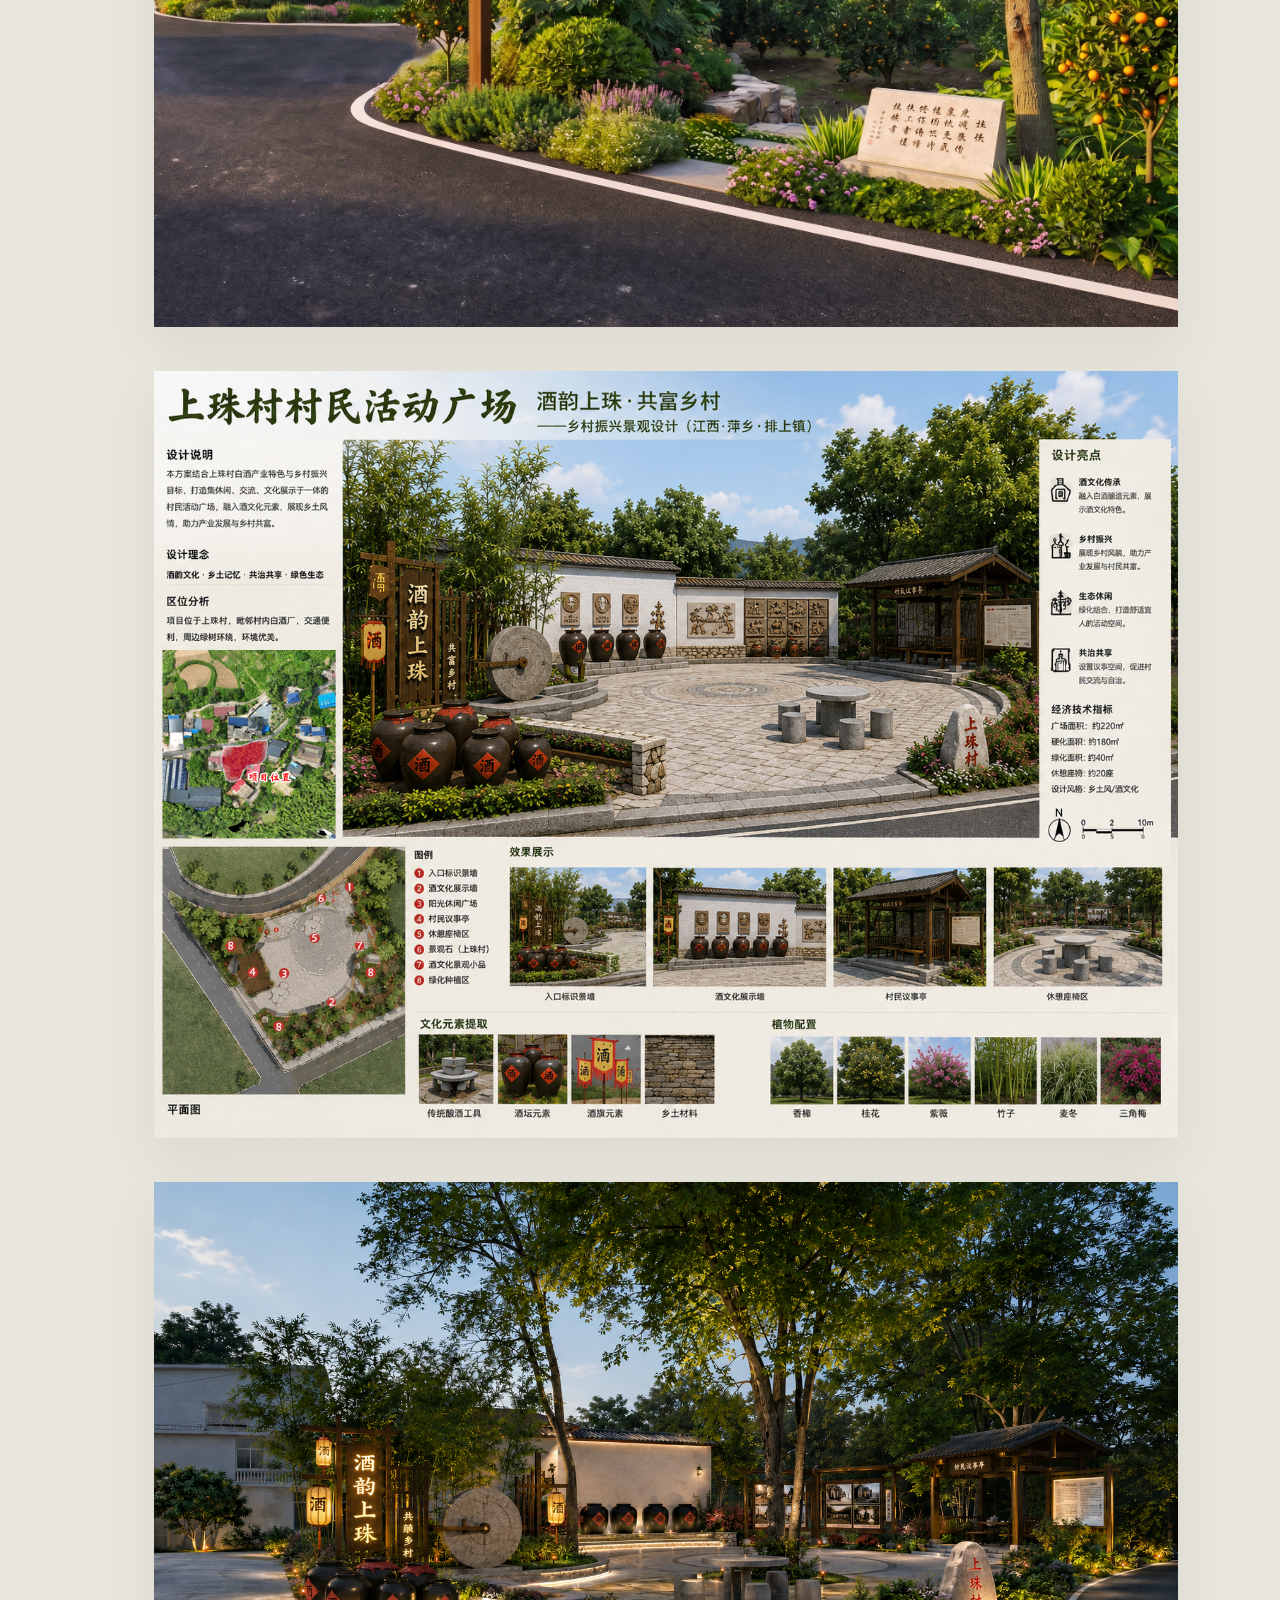
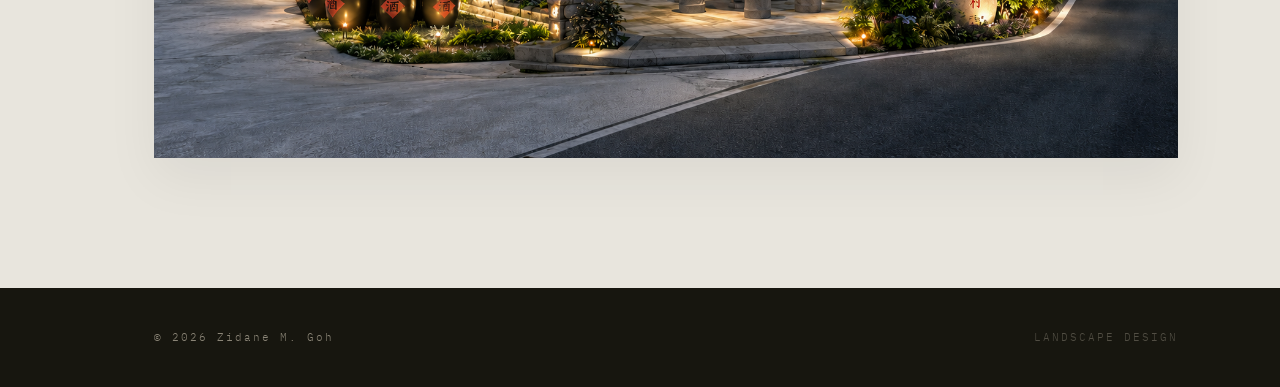
==== commit 5dcf751e: "Add files via upload" ====
--- a/project01.html
+++ b/project01.html
@@ -20,7 +20,13 @@
         <h1 class="project-title">萍乡排上镇上珠村“四融一共”和美乡村建设</h1>
         <h2 class="project-subtitle">红廉文化引领与农文旅融合发展的景观设计方案</h2>
     </header>
-
+<div class="project-document">
+    <a href="assets/上珠村2（修改）.pdf"
+       target="_blank"
+       rel="noopener">
+        查看完整设计方案 PDF ↗
+    </a>
+</div>
     <section class="project-gallery">
         <img src="assets/px-01.jpg" loading="lazy" alt="效果图 01">
         <img src="assets/px-02.jpg" loading="lazy" alt="效果图 02">
--- a/style.css
+++ b/style.css
@@ -994,4 +994,23 @@
     .about-quote{ white-space: normal; max-width: none; }
 
     footer{ flex-direction: column; gap: 8px; padding: 34px 6%; text-align: center; }
+}
+.project-document {
+    padding: 0 var(--edge) 40px calc(var(--edge) + var(--rail-w));
+}
+
+.project-document a {
+    display: inline-block;
+    padding: 12px 22px;
+    border: 1px solid currentColor;
+    color: inherit;
+    text-decoration: none;
+    font-size: 14px;
+    transition: background .2s, color .2s;
+}
+
+.project-document a:hover {
+    background: #222;
+    border-color: #222;
+    color: #fff;
 }
